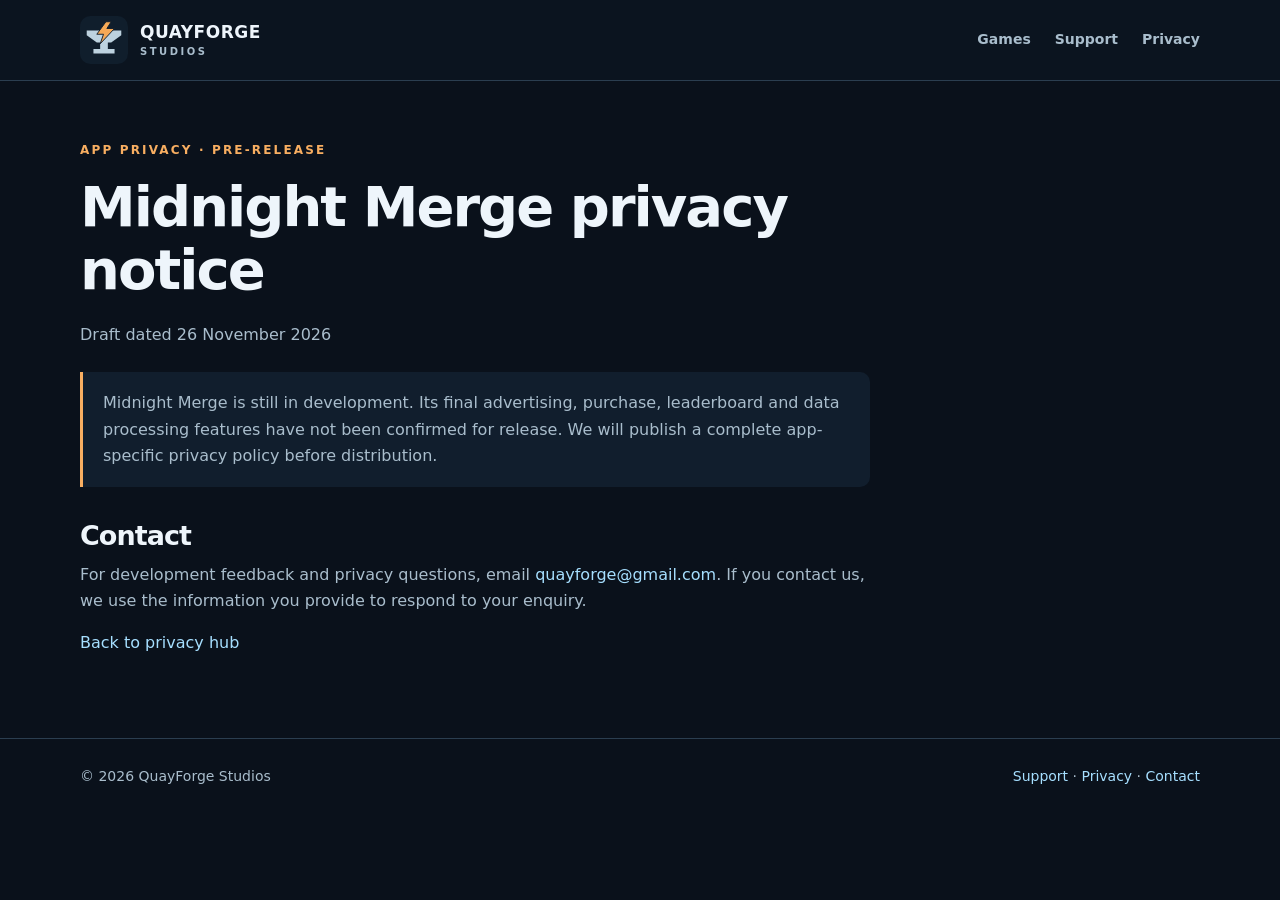
==== privacy-midnight.html @ 33993df4 "Launch QuayForge Studios website" ====
<!doctype html><html lang="en-GB"><head><meta charset="utf-8"><meta name="viewport" content="width=device-width,initial-scale=1"><meta name="description" content="Development-stage privacy information for Midnight Merge."><title>Midnight Merge privacy notice | QuayForge Studios</title><link rel="icon" href="assets/mark.svg" type="image/svg+xml"><link rel="stylesheet" href="assets/site.css"></head><body><a class="skip" href="#main">Skip to content</a><header class="top"><nav class="wrap nav" aria-label="Main navigation"><a class="brand" href="index.html"><img src="assets/mark.svg" alt=""><span>QUAYFORGE<small>STUDIOS</small></span></a><div class="links"><a href="index.html#games">Games</a><a href="support.html">Support</a><a href="privacy.html">Privacy</a></div></nav></header><main id="main" class="wrap"><article class="page"><span class="eyebrow">App privacy · Pre-release</span><h1>Midnight Merge privacy notice</h1><p>Draft dated 26 November 2026</p><div class="notice"><p>Midnight Merge is still in development. Its final advertising, purchase, leaderboard and data processing features have not been confirmed for release. We will publish a complete app-specific privacy policy before distribution.</p></div><h2>Contact</h2><p>For development feedback and privacy questions, email <a href="mailto:quayforge@gmail.com">quayforge@gmail.com</a>. If you contact us, we use the information you provide to respond to your enquiry.</p><p><a href="privacy.html">Back to privacy hub</a></p></article></main><footer class="footer"><div class="wrap footrow"><span>© 2026 QuayForge Studios</span><span><a href="support.html">Support</a> · <a href="privacy.html">Privacy</a> · <a href="mailto:quayforge@gmail.com">Contact</a></span></div></footer></body></html>
---- assets/site.css ----
:root{color-scheme:dark;--bg:#0a111b;--panel:#111e2d;--text:#eef5fb;--muted:#a9bdcc;--line:#2b3e50;--amber:#f8ae61;--blue:#a6dfff}*{box-sizing:border-box}body{margin:0;background:var(--bg);color:var(--text);font-family:system-ui,-apple-system,BlinkMacSystemFont,'Segoe UI',sans-serif;line-height:1.65}a{color:var(--blue);text-decoration:none}a:hover{text-decoration:underline}a:focus-visible{outline:3px solid var(--amber);outline-offset:4px}img{display:block;max-width:100%}.wrap{width:min(1120px,calc(100% - 48px));margin:auto}.top{border-bottom:1px solid var(--line);background:#0b141f}.nav{display:flex;align-items:center;justify-content:space-between;gap:24px;padding:16px 0}.brand{display:flex;align-items:center;gap:12px;color:var(--text);font-size:17px;font-weight:800;letter-spacing:.03em;line-height:1.1}.brand img{width:48px;height:48px}.brand small{display:block;color:var(--muted);font-size:10px;letter-spacing:.25em;margin-top:5px}.links{display:flex;gap:24px;flex-wrap:wrap}.links a{color:var(--muted);font-weight:600;font-size:14px}.hero{display:grid;grid-template-columns:1fr 0.9fr;align-items:center;gap:48px;padding:66px 0 55px}.eyebrow{color:var(--amber);font-size:12px;font-weight:800;letter-spacing:.18em;text-transform:uppercase}h1,h2,h3{line-height:1.12;letter-spacing:-.035em}h1{font-size:clamp(40px,6vw,76px);margin:14px 0 20px}h2{font-size:clamp(26px,4vw,42px);margin:0 0 14px}h3{font-size:24px;margin:0 0 10px}p{margin:0 0 16px;color:var(--muted)}.lead{font-size:19px;max-width:620px}.button{display:inline-flex;align-items:center;justify-content:center;background:var(--amber);color:#121b25;font-weight:800;padding:12px 20px;border-radius:9px;margin:6px 8px 6px 0}.button.secondary{background:transparent;border:1px solid var(--line);color:var(--text)}.hero-art{border-radius:26px;overflow:hidden;box-shadow:0 24px 80px #0007;position:relative;border:1px solid #415870}.hero-art img{width:100%;aspect-ratio:1;object-fit:cover}.section{padding:48px 0;border-top:1px solid var(--line)}.grid{display:grid;grid-template-columns:repeat(2,minmax(0,1fr));gap:24px}.tile{border:1px solid var(--line);border-radius:18px;overflow:hidden;background:var(--panel)}.tile .copy{padding:24px}.tile img{width:100%;aspect-ratio:16/9;object-fit:cover;object-position:center 36%}.status{font-size:12px;color:var(--amber);font-weight:700;letter-spacing:.06em;text-transform:uppercase}.moon{aspect-ratio:16/9;background:radial-gradient(ellipse at 50% 70%,#573d8d,#201b45 48%,#0d1125);position:relative;overflow:hidden;display:grid;place-items:center}.shapes{display:flex;align-items:center;gap:22px;transform:rotate(-9deg)}.gem{width:clamp(35px,7vw,85px);aspect-ratio:1;background:#7cf8eb33;border:2px solid #91ffef;box-shadow:0 0 30px #63fdec77,inset 0 0 20px #63fdec55;transform:rotate(45deg);border-radius:12px}.gem:nth-child(2){width:clamp(55px,10vw,125px);border-color:#b9a1ff;background:#ae80ff44;box-shadow:0 0 40px #9a69ff88,inset 0 0 25px #b98fff66}.gem:nth-child(3){border-color:#ffbcda;background:#ff89be33;box-shadow:0 0 30px #ff89be77}.page{padding:55px 0 65px;max-width:790px}.page h1{font-size:clamp(36px,5vw,56px)}.page h2{font-size:27px;margin:34px 0 10px}.page ul{color:var(--muted);padding-left:24px}.page li{margin:8px 0}.notice{border-left:3px solid var(--amber);background:var(--panel);padding:18px 20px;margin:24px 0;border-radius:0 10px 10px 0}.notice p:last-child{margin:0}.footer{border-top:1px solid var(--line);padding:26px 0;color:var(--muted);font-size:14px}.footrow{display:flex;justify-content:space-between;flex-wrap:wrap;gap:12px}.gamehero{display:grid;grid-template-columns:1fr .55fr;gap:38px;align-items:center;padding:48px 0}.gamehero img{border-radius:20px;border:1px solid var(--line);max-height:550px;margin:auto}.gamehero h1{font-size:clamp(40px,5vw,64px)}.gameplay{border:1px solid var(--line);border-radius:16px;overflow:hidden}.gameplay img{width:100%;height:auto}.caption{font-size:13px;color:var(--muted);margin:10px 0}.skip{position:absolute;left:12px;top:-100px;background:var(--amber);color:#111;padding:12px}.skip:focus{top:8px;z-index:10}@media(max-width:700px){.wrap{width:calc(100% - 32px)}.nav{flex-direction:column;align-items:flex-start;gap:14px}.links{gap:18px}.hero,.gamehero,.grid{grid-template-columns:1fr}.hero{padding:38px 0;gap:26px}.gamehero{gap:24px}.gamehero img{max-height:420px}.section{padding:34px 0}.page{padding:35px 0}.tile .copy{padding:20px}}@media(prefers-reduced-motion:reduce){*{scroll-behavior:auto!important}}
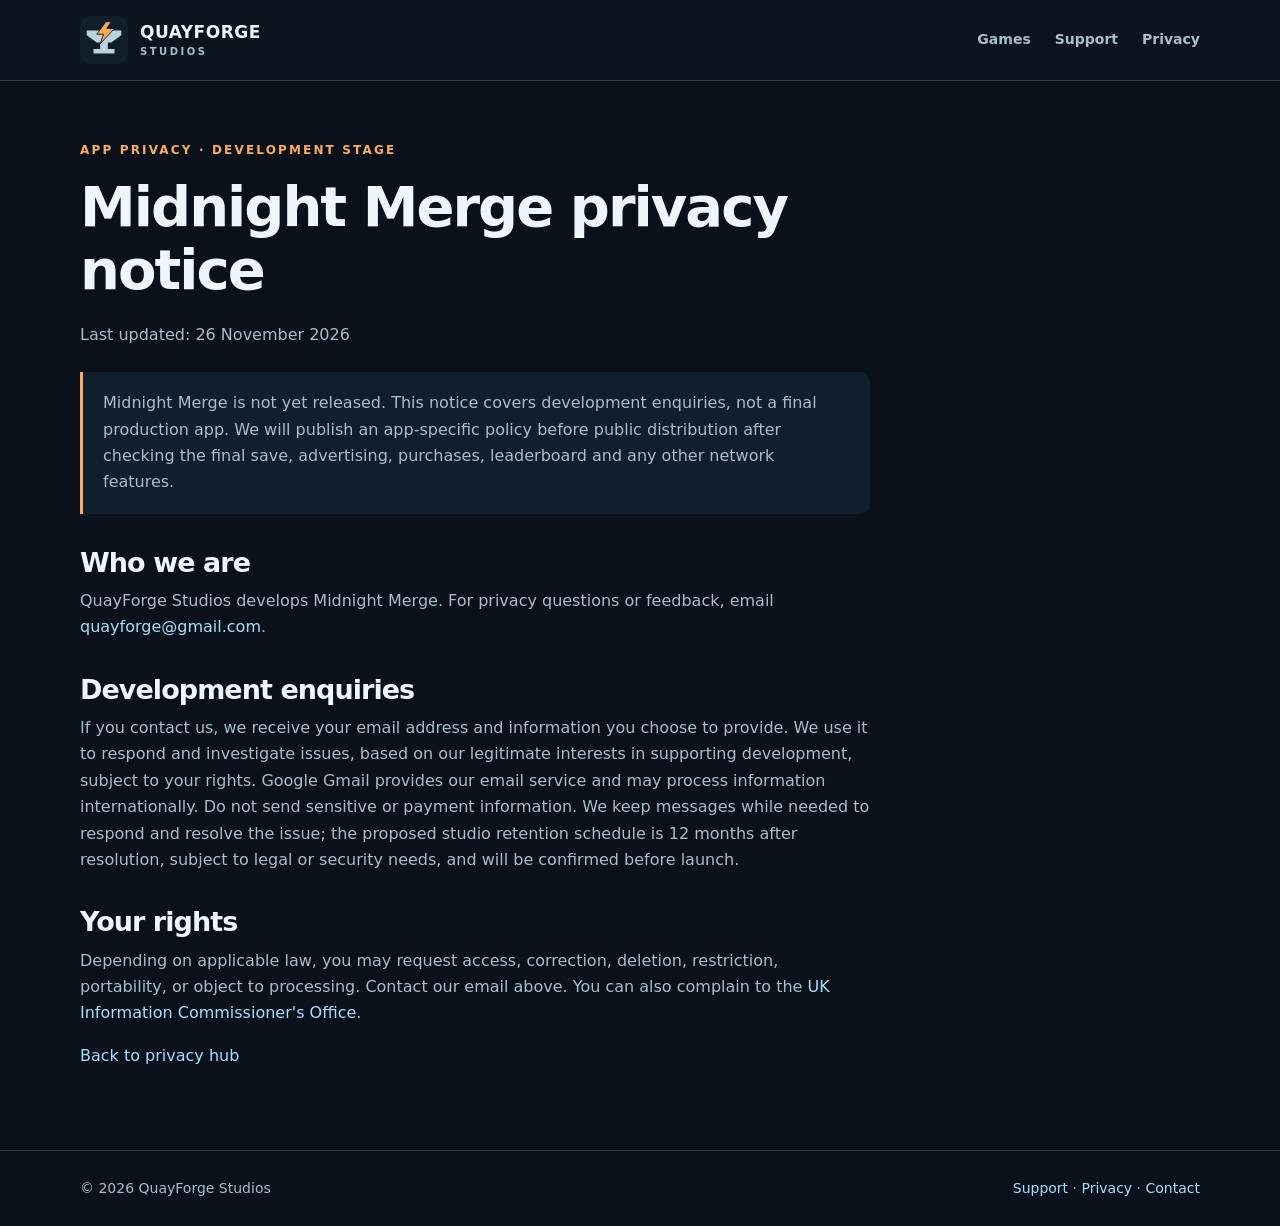
==== commit 118f458f: "Update privacy and player support policies" ====
--- a/privacy-midnight.html
+++ b/privacy-midnight.html
@@ -1 +1 @@
-<!doctype html><html lang="en-GB"><head><meta charset="utf-8"><meta name="viewport" content="width=device-width,initial-scale=1"><meta name="description" content="Development-stage privacy information for Midnight Merge."><title>Midnight Merge privacy notice | QuayForge Studios</title><link rel="icon" href="assets/mark.svg" type="image/svg+xml"><link rel="stylesheet" href="assets/site.css"></head><body><a class="skip" href="#main">Skip to content</a><header class="top"><nav class="wrap nav" aria-label="Main navigation"><a class="brand" href="index.html"><img src="assets/mark.svg" alt=""><span>QUAYFORGE<small>STUDIOS</small></span></a><div class="links"><a href="index.html#games">Games</a><a href="support.html">Support</a><a href="privacy.html">Privacy</a></div></nav></header><main id="main" class="wrap"><article class="page"><span class="eyebrow">App privacy · Pre-release</span><h1>Midnight Merge privacy notice</h1><p>Draft dated 26 November 2026</p><div class="notice"><p>Midnight Merge is still in development. Its final advertising, purchase, leaderboard and data processing features have not been confirmed for release. We will publish a complete app-specific privacy policy before distribution.</p></div><h2>Contact</h2><p>For development feedback and privacy questions, email <a href="mailto:quayforge@gmail.com">quayforge@gmail.com</a>. If you contact us, we use the information you provide to respond to your enquiry.</p><p><a href="privacy.html">Back to privacy hub</a></p></article></main><footer class="footer"><div class="wrap footrow"><span>© 2026 QuayForge Studios</span><span><a href="support.html">Support</a> · <a href="privacy.html">Privacy</a> · <a href="mailto:quayforge@gmail.com">Contact</a></span></div></footer></body></html>+<!doctype html><html lang="en-GB"><head><meta charset="utf-8"><meta name="viewport" content="width=device-width,initial-scale=1"><meta name="description" content="Development-stage privacy information for Midnight Merge."><title>Midnight Merge privacy notice | QuayForge Studios</title><link rel="icon" href="assets/mark.svg" type="image/svg+xml"><link rel="stylesheet" href="assets/site.css"></head><body><a class="skip" href="#main">Skip to content</a><header class="top"><nav class="wrap nav" aria-label="Main navigation"><a class="brand" href="index.html"><img src="assets/mark.svg" alt=""><span>QUAYFORGE<small>STUDIOS</small></span></a><div class="links"><a href="index.html#games">Games</a><a href="support.html">Support</a><a href="privacy.html">Privacy</a></div></nav></header><main id="main" class="wrap"><article class="page"><span class="eyebrow">App privacy · Development stage</span><h1>Midnight Merge privacy notice</h1><p>Last updated: 26 November 2026</p><div class="notice"><p>Midnight Merge is not yet released. This notice covers development enquiries, not a final production app. We will publish an app-specific policy before public distribution after checking the final save, advertising, purchases, leaderboard and any other network features.</p></div><h2>Who we are</h2><p>QuayForge Studios develops Midnight Merge. For privacy questions or feedback, email <a href="mailto:quayforge@gmail.com?subject=Midnight%20Merge%20privacy">quayforge@gmail.com</a>.</p><h2>Development enquiries</h2><p>If you contact us, we receive your email address and information you choose to provide. We use it to respond and investigate issues, based on our legitimate interests in supporting development, subject to your rights. Google Gmail provides our email service and may process information internationally. Do not send sensitive or payment information. We keep messages while needed to respond and resolve the issue; the proposed studio retention schedule is 12 months after resolution, subject to legal or security needs, and will be confirmed before launch.</p><h2>Your rights</h2><p>Depending on applicable law, you may request access, correction, deletion, restriction, portability, or object to processing. Contact our email above. You can also complain to the <a href="https://ico.org.uk/make-a-complaint/">UK Information Commissioner's Office</a>.</p><p><a href="privacy.html">Back to privacy hub</a></p></article></main><footer class="footer"><div class="wrap footrow"><span>© 2026 QuayForge Studios</span><span><a href="support.html">Support</a> · <a href="privacy.html">Privacy</a> · <a href="mailto:quayforge@gmail.com">Contact</a></span></div></footer></body></html>
